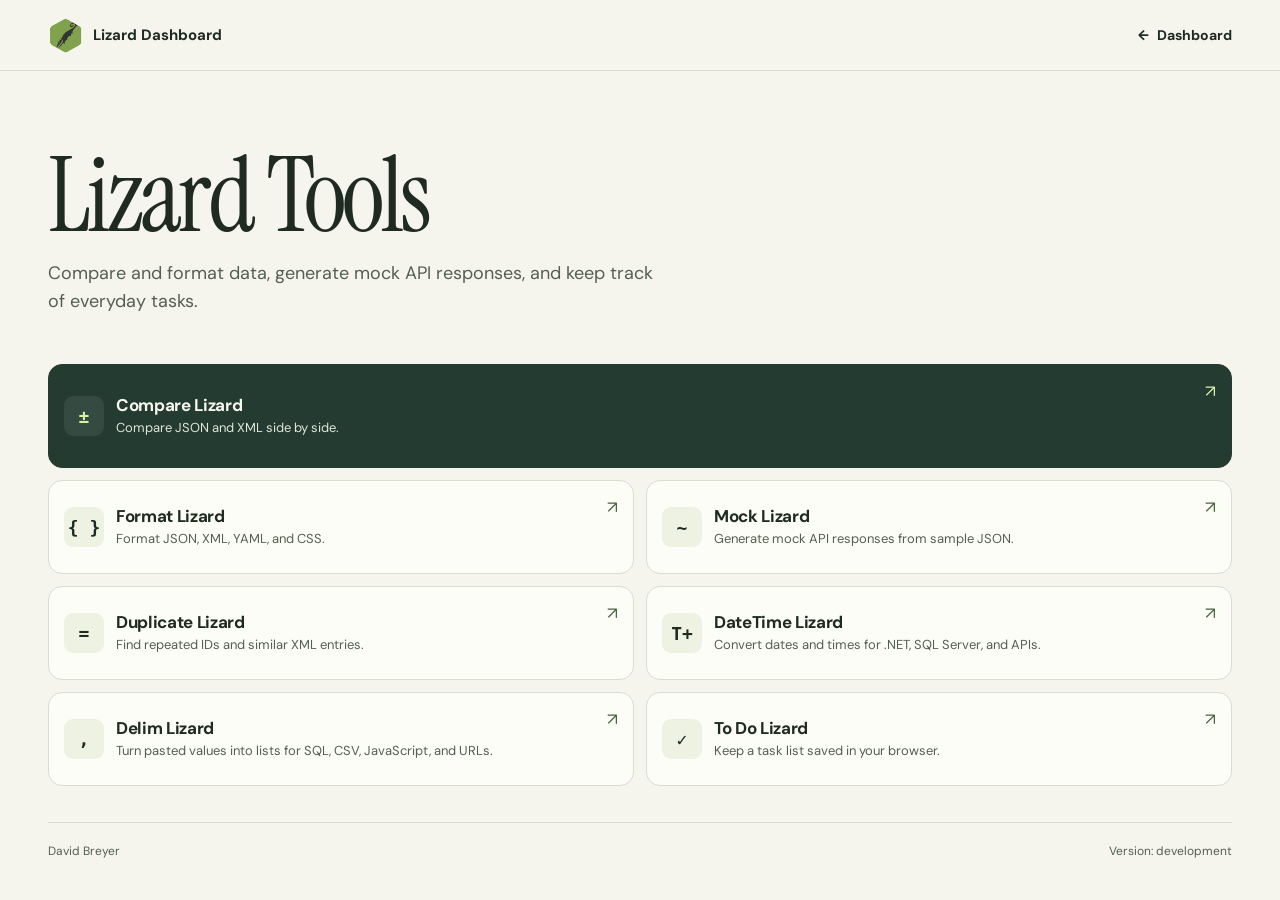
==== tools/index.html @ fa23b729 "Add a Lizard Tools directory to the dashboard" ====
<!doctype html>
<html lang="en">
<head>
  <meta charset="utf-8">
  <meta name="viewport" content="width=device-width, initial-scale=1">
  <meta name="theme-color" content="#f5f5ed">
  <meta name="description" content="Compare, format, and clean up data with the Lizard Tools.">
  <meta name="app-version" content="development">
  <title>Lizard Tools · Lizard Dashboard</title>
  <link rel="icon" href="../lizard.png?v=development" type="image/png">
  <link rel="stylesheet" href="../styles.css?v=development">
</head>
<body>
  <header class="site-header">
    <div class="shell header-inner">
      <a class="brand" href="../"><img src="../lizard.png?v=development" width="35" height="35" alt=""> Lizard Dashboard</a>
      <a class="header-link" href="../"><span aria-hidden="true">←</span> Dashboard</a>
    </div>
  </header>

  <main class="shell">
    <div class="intro directory-intro">
      <h1>Lizard Tools</h1>
      <p>Compare and format data, generate mock API responses, and keep track of everyday tasks.</p>
    </div>

    <nav class="tool-links directory-links" aria-label="Lizard Tools">
      <a class="tool tool-featured" href="https://www.davidbreyer.com/compare-lizard/">
        <span class="tool-icon" aria-hidden="true">±</span>
        <span><strong>Compare Lizard</strong><small>Compare JSON and XML side by side.</small></span>
        <span class="tool-arrow" aria-hidden="true">↗</span>
      </a>
      <a class="tool" href="https://www.davidbreyer.com/format-lizard/">
        <span class="tool-icon" aria-hidden="true">{ }</span>
        <span><strong>Format Lizard</strong><small>Format JSON, XML, YAML, and CSS.</small></span>
        <span class="tool-arrow" aria-hidden="true">↗</span>
      </a>
      <a class="tool" href="https://www.davidbreyer.com/mock-lizard/">
        <span class="tool-icon" aria-hidden="true">~</span>
        <span><strong>Mock Lizard</strong><small>Generate mock API responses from sample JSON.</small></span>
        <span class="tool-arrow" aria-hidden="true">↗</span>
      </a>
      <a class="tool" href="https://www.davidbreyer.com/duplicate-lizard/">
        <span class="tool-icon" aria-hidden="true">=</span>
        <span><strong>Duplicate Lizard</strong><small>Find repeated IDs and similar XML entries.</small></span>
        <span class="tool-arrow" aria-hidden="true">↗</span>
      </a>
      <a class="tool" href="https://www.davidbreyer.com/datetime-lizard/">
        <span class="tool-icon" aria-hidden="true">T+</span>
        <span><strong>DateTime Lizard</strong><small>Convert dates and times for .NET, SQL Server, and APIs.</small></span>
        <span class="tool-arrow" aria-hidden="true">↗</span>
      </a>
      <a class="tool" href="https://www.davidbreyer.com/delim-lizard/">
        <span class="tool-icon" aria-hidden="true">,</span>
        <span><strong>Delim Lizard</strong><small>Turn pasted values into lists for SQL, CSV, JavaScript, and URLs.</small></span>
        <span class="tool-arrow" aria-hidden="true">↗</span>
      </a>
      <a class="tool" href="https://www.davidbreyer.com/todo-lizard/">
        <span class="tool-icon" aria-hidden="true">✓</span>
        <span><strong>To Do Lizard</strong><small>Keep a task list saved in your browser.</small></span>
        <span class="tool-arrow" aria-hidden="true">↗</span>
      </a>
    </nav>
  </main>

  <footer class="shell site-footer">
    <a href="https://www.davidbreyer.com/">David Breyer</a>
    <span class="app-version">Version: <span id="app-version">development</span></span>
  </footer>
</body>
</html>
---- styles.css ----
@import url('https://fonts.googleapis.com/css2?family=DM+Sans:wght@400;500;600;700&family=Instrument+Serif&display=swap');

:root {
  color-scheme: light;
  --paper: #f5f5ed;
  --ink: #1f2b21;
  --muted: #555f50;
  --line: #d7ddcf;
  --leaf: #d9efa5;
  --pine: #243b31;
  --serif: 'Instrument Serif', Georgia, serif;
  font-family: 'DM Sans', system-ui, sans-serif;
  background: var(--paper);
  color: var(--ink);
  font-synthesis: none;
}

*, *::before, *::after { box-sizing: border-box; }
[hidden] { display: none !important; }
body, h1, h2, h3, p, dd, dl { margin: 0; }
a { color: inherit; text-underline-offset: .24em; }
button { font: inherit; color: inherit; }
:focus-visible { outline: 2px solid #537936; outline-offset: 4px; }
.shell { max-width: 1184px; width: calc(100% - 72px); margin-inline: auto; }
.site-header { border-bottom: 1px solid var(--line); }
.header-inner, .widget-header, .tools-header, .site-footer {
  display: flex;
  align-items: center;
  justify-content: space-between;
  gap: 14px;
}
.header-inner { min-height: 70px; }
.brand, .header-link, .widget-link, .tool-directory, .tool, .countdown-action { text-decoration: none; }
.brand { display: inline-flex; align-items: center; gap: 10px; font-size: 15px; font-weight: 700; }
.header-link { display: inline-flex; align-items: center; gap: 8px; padding-block: 10px; font-size: 14px; font-weight: 700; }
.header-link:hover, .widget-link:hover, .countdown-action:hover { text-decoration: underline; }
.intro { padding-block: clamp(44px, 6vw, 80px) clamp(24px, 4vw, 48px); }
.eyebrow { font-size: 11px; line-height: 1.5; font-weight: 700; text-transform: uppercase; letter-spacing: .15em; }
.intro .eyebrow { display: block; margin-bottom: 9px; color: var(--muted); }
h1, .tools h2 { font-family: var(--serif); font-weight: 400; letter-spacing: -.035em; }
h1 { font-size: clamp(54px, 8.1vw, 108px); line-height: .93; }
.widgets { display: grid; grid-template-columns: minmax(0, 1.35fr) minmax(0, 1fr); gap: 18px; }
.widget { min-width: 0; border-radius: 22px; overflow: hidden; }
.widget-header { min-height: 64px; padding: 13px 23px; border-bottom: 1px solid var(--line); }
.widget-header h2 { font-size: 17px; letter-spacing: -.035em; }
.widget-link { font-size: 13px; font-weight: 700; white-space: nowrap; }
.widget-link span, .tool-directory span { margin-inline-start: 3px; }
.weather { background: #fcfdf7; border: 1px solid var(--line); }
.weather-now {
  min-height: 174px;
  padding: 24px 23px 20px;
  display: flex;
  justify-content: space-between;
  align-items: flex-start;
  gap: 14px;
  background: radial-gradient(ellipse at 92% 0%, #e7f0d1, transparent 66%);
}
.weather-place { color: #475341; margin-bottom: 12px; }
.weather-reading { display: flex; align-items: center; gap: 14px; }
.weather-reading strong { font-family: var(--serif); font-size: clamp(53px, 6vw, 76px); line-height: .9; font-weight: 400; white-space: nowrap; }
.weather-reading p { font-weight: 700; font-size: 14px; }
.weather-reading .reading-source { color: var(--muted); margin-top: 2px; font-size: 11px; font-weight: 500; }
.weather-status { font-size: 13px; color: var(--muted); line-height: 1.5; }
.weather-reading:not([hidden]) + .weather-status:not(:empty) { margin-top: 9px; }
.weather-actions { flex: 0 0 auto; display: grid; justify-items: end; gap: 7px; }
.weather-actions button {
  background: #fcfdf7;
  padding: 8px 11px;
  font-size: 12px;
  font-weight: 700;
  border: 1px solid #c4cfb9;
  border-radius: 100px;
  cursor: pointer;
}
.weather-actions button:hover:enabled { background: #edf2e3; }
.weather-actions button:disabled { opacity: .55; cursor: wait; }
.weather-alerts { padding: 9px 23px; background: #faedca; color: #573913; font-size: 13px; font-weight: 700; }
.dayparts { display: grid; grid-template-columns: repeat(4, minmax(0, 1fr)); margin: 0; padding: 0; list-style: none; border-top: 1px solid var(--line); }
.dayparts li { min-height: 108px; padding: 14px 15px 15px; }
.dayparts li:first-child { padding-left: 23px; }
.dayparts li + li { border-left: 1px solid var(--line); }
.dayparts span, .dayparts small { display: block; font-size: 11px; line-height: 1.3; color: var(--muted); overflow-wrap: anywhere; }
.dayparts span { font-weight: 700; }
.dayparts strong { display: block; font-size: 23px; font-weight: 600; letter-spacing: -.05em; margin-block: 3px; }
.countdown { display: flex; flex-direction: column; background: var(--pine); color: #f6f7ee; }
.countdown .widget-header { border-color: #ffffff24; }
.countdown :focus-visible { outline-color: var(--leaf); }
.countdown-empty, .countdown-event { flex: 1; padding: 24px; }
.countdown-empty {
  display: flex;
  flex-direction: column;
  align-items: flex-start;
  justify-content: center;
  background: radial-gradient(ellipse at 100% 100%, #3d5845, transparent 78%);
}
.clock-icon { width: 35px; height: 35px; border: 1.5px solid #c4de9a; border-radius: 50%; position: relative; margin-bottom: 16px; }
.clock-icon::before { content: ''; position: absolute; top: 7px; left: 15px; width: 7px; height: 10px; border-left: 1.5px solid #c4de9a; border-bottom: 1.5px solid #c4de9a; }
.countdown h3 { font-family: var(--serif); font-size: clamp(30px, 3.25vw, 45px); line-height: 1; font-weight: 400; letter-spacing: -.02em; overflow-wrap: anywhere; }
.countdown-empty p, .countdown-event time { margin-top: 9px; color: #e1e6d8; font-size: 13px; line-height: 1.5; }
.countdown-action { display: inline-block; margin-top: 20px; font-size: 13px; font-weight: 700; color: var(--leaf); }
.countdown-event { display: flex; flex-direction: column; justify-content: center; }
.countdown-mode { margin-bottom: 9px; color: var(--leaf); }
.countdown-units { display: grid; grid-template-columns: repeat(4, minmax(0, 1fr)); gap: 8px; margin-top: 24px; }
.countdown-units div { display: flex; flex-direction: column-reverse; align-items: center; justify-content: center; padding: 8px 3px; background: #ffffff10; border-radius: 11px; }
.countdown-units dd { font-size: clamp(20px, 3vw, 37px); font-weight: 600; font-variant-numeric: tabular-nums; letter-spacing: -.055em; overflow-wrap: anywhere; }
.countdown-units dt { font-size: 11px; color: #e1e6d8; }
.quiz { margin-top: 18px; background: #f3eff5; border: 1px solid #ded6e3; }
.quiz .widget-header { border-color: #ded6e3; }
.quiz-summary { display: flex; justify-content: space-between; align-items: center; gap: 20px; padding: 19px 23px 23px; }
.quiz-recent { min-width: 0; }
.quiz-recent .eyebrow { color: #5e5265; margin-bottom: 4px; }
.quiz-name { font-family: var(--serif); font-size: clamp(26px, 3vw, 38px); line-height: 1.05; overflow-wrap: anywhere; }
.quiz-detail { margin-top: 5px; font-size: 13px; color: #5e5265; }
.quiz-metrics { display: flex; gap: 9px; flex: 0 0 auto; }
.quiz-metrics div { display: flex; flex-direction: column-reverse; min-width: 134px; padding: 8px 12px; border-radius: 11px; background: #eae2ee; }
.quiz-metrics dd { font-size: 27px; font-weight: 600; font-variant-numeric: tabular-nums; letter-spacing: -.04em; }
.quiz-metrics dt { color: #5e5265; font-size: 11px; font-weight: 600; }
.tools { margin-block: 38px 35px; }
.tools-header { margin-bottom: 14px; }
.tools h2 { font-size: clamp(38px, 4vw, 52px); line-height: 1; }
.tool-directory { display: inline-block; flex-shrink: 0; padding: 10px 15px; border-radius: 100px; font-size: 13px; font-weight: 700; background: var(--leaf); }
.tool-directory:hover { background: #c6e58a; }
.tool-links { display: grid; grid-template-columns: repeat(3, minmax(0, 1fr)); gap: 12px; }
.tool { display: grid; grid-template-columns: auto 1fr auto; align-items: center; gap: 12px; min-height: 81px; padding: 12px; background: #fcfdf7; border: 1px solid var(--line); border-radius: 14px; }
.tool:hover { background: #edf2e3; border-color: #b4c7a6; }
.tool-icon { display: grid; place-items: center; width: 40px; height: 40px; border-radius: 9px; background: #edf2e3; font-family: ui-monospace, monospace; font-size: 18px; font-weight: 700; white-space: nowrap; }
.tool strong, .tool small { display: block; }
.tool strong { font-size: 14px; }
.tool small { margin-top: 3px; font-size: 12px; line-height: 1.4; color: var(--muted); }
.tool-arrow { align-self: start; font-size: 17px; color: #4b6542; }
.directory-intro p { max-width: 38rem; margin-top: 16px; color: var(--muted); font-size: clamp(15px, 2vw, 18px); line-height: 1.55; }
.tool-links.directory-links { grid-template-columns: repeat(2, minmax(0, 1fr)); margin-bottom: 36px; }
.directory-links .tool { grid-template-columns: auto minmax(0, 1fr) auto; min-height: 94px; padding: 15px; }
.directory-links .tool strong { font-size: 17px; letter-spacing: -.02em; }
.directory-links .tool small { font-size: 13px; }
.directory-links .tool-featured { grid-column: 1 / -1; min-height: 104px; background: var(--pine); border-color: var(--pine); color: #f6f7ee; }
.tool-featured .tool-icon { background: #ffffff14; color: var(--leaf); }
.tool-featured small { color: #e1e6d8; }
.tool-featured .tool-arrow { color: var(--leaf); }
.directory-links .tool-featured:hover { background: #305045; border-color: #305045; }
.site-footer { border-top: 1px solid var(--line); padding-block: 20px 26px; font-size: 12px; color: var(--muted); }
.site-footer a { text-decoration: none; }
.site-footer a:hover { text-decoration: underline; }
.footer-meta { display: flex; flex-wrap: wrap; gap: 8px 18px; }
.app-version { white-space: nowrap; font-variant-numeric: tabular-nums; }

@media (max-width: 850px) {
  .shell { width: calc(100% - 48px); }
  .widgets { grid-template-columns: 1fr; }
  .tool-links { grid-template-columns: 1fr; }
  .tool { min-height: 67px; }
}

@media (max-width: 480px) {
  .shell { width: calc(100% - 28px); }
  .header-inner { min-height: 60px; }
  .intro { padding-top: 36px; }
  .widget-header, .weather-now, .countdown-empty, .countdown-event { padding-inline: 15px; }
  .weather-now { flex-direction: column; min-height: 0; }
  .weather-actions { display: flex; flex-wrap: wrap; }
  .quiz-summary { flex-direction: column; align-items: stretch; gap: 14px; padding: 17px 15px; }
  .quiz-metrics div { flex: 1; min-width: 0; }
  .dayparts li, .dayparts li:first-child { padding-inline: 8px; }
  .dayparts li:first-child { padding-left: 12px; }
  .site-footer { align-items: flex-start; flex-direction: column; gap: 8px; }
}

@media (max-width: 620px) {
  .tool-links.directory-links { grid-template-columns: 1fr; }
  .directory-links .tool { min-height: 75px; }
}
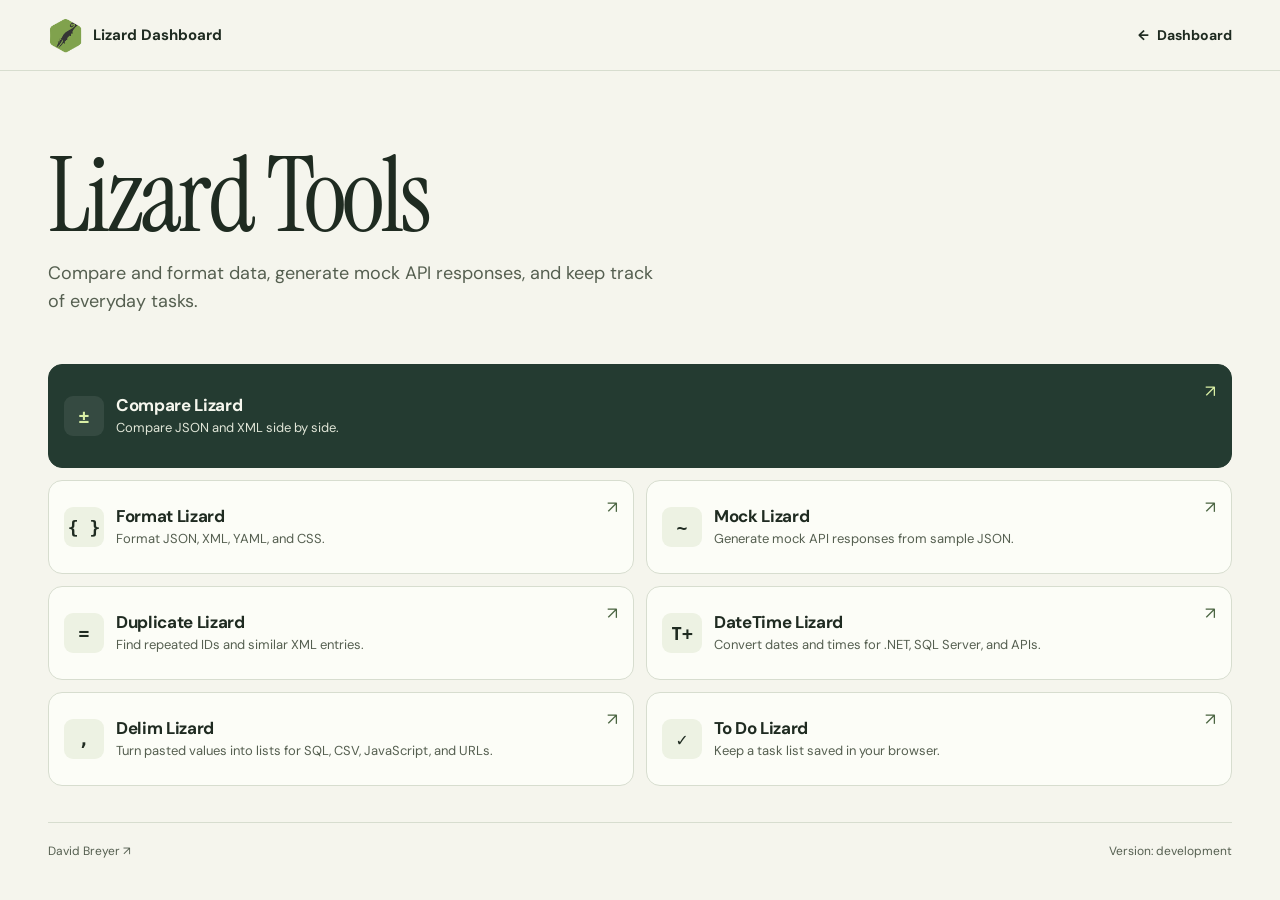
==== commit 994587c5: "Open links outside the dashboard in new tabs" ====
--- a/tools/index.html
+++ b/tools/index.html
@@ -25,46 +25,46 @@
     </div>
 
     <nav class="tool-links directory-links" aria-label="Lizard Tools">
-      <a class="tool tool-featured" href="https://www.davidbreyer.com/compare-lizard/">
+      <a class="tool tool-featured" href="https://www.davidbreyer.com/compare-lizard/" target="_blank" rel="noopener">
         <span class="tool-icon" aria-hidden="true">±</span>
         <span><strong>Compare Lizard</strong><small>Compare JSON and XML side by side.</small></span>
-        <span class="tool-arrow" aria-hidden="true">↗</span>
+        <span class="tool-arrow" role="img" aria-label="Opens in a new tab">↗</span>
       </a>
-      <a class="tool" href="https://www.davidbreyer.com/format-lizard/">
+      <a class="tool" href="https://www.davidbreyer.com/format-lizard/" target="_blank" rel="noopener">
         <span class="tool-icon" aria-hidden="true">{ }</span>
         <span><strong>Format Lizard</strong><small>Format JSON, XML, YAML, and CSS.</small></span>
-        <span class="tool-arrow" aria-hidden="true">↗</span>
+        <span class="tool-arrow" role="img" aria-label="Opens in a new tab">↗</span>
       </a>
-      <a class="tool" href="https://www.davidbreyer.com/mock-lizard/">
+      <a class="tool" href="https://www.davidbreyer.com/mock-lizard/" target="_blank" rel="noopener">
         <span class="tool-icon" aria-hidden="true">~</span>
         <span><strong>Mock Lizard</strong><small>Generate mock API responses from sample JSON.</small></span>
-        <span class="tool-arrow" aria-hidden="true">↗</span>
+        <span class="tool-arrow" role="img" aria-label="Opens in a new tab">↗</span>
       </a>
-      <a class="tool" href="https://www.davidbreyer.com/duplicate-lizard/">
+      <a class="tool" href="https://www.davidbreyer.com/duplicate-lizard/" target="_blank" rel="noopener">
         <span class="tool-icon" aria-hidden="true">=</span>
         <span><strong>Duplicate Lizard</strong><small>Find repeated IDs and similar XML entries.</small></span>
-        <span class="tool-arrow" aria-hidden="true">↗</span>
+        <span class="tool-arrow" role="img" aria-label="Opens in a new tab">↗</span>
       </a>
-      <a class="tool" href="https://www.davidbreyer.com/datetime-lizard/">
+      <a class="tool" href="https://www.davidbreyer.com/datetime-lizard/" target="_blank" rel="noopener">
         <span class="tool-icon" aria-hidden="true">T+</span>
         <span><strong>DateTime Lizard</strong><small>Convert dates and times for .NET, SQL Server, and APIs.</small></span>
-        <span class="tool-arrow" aria-hidden="true">↗</span>
+        <span class="tool-arrow" role="img" aria-label="Opens in a new tab">↗</span>
       </a>
-      <a class="tool" href="https://www.davidbreyer.com/delim-lizard/">
+      <a class="tool" href="https://www.davidbreyer.com/delim-lizard/" target="_blank" rel="noopener">
         <span class="tool-icon" aria-hidden="true">,</span>
         <span><strong>Delim Lizard</strong><small>Turn pasted values into lists for SQL, CSV, JavaScript, and URLs.</small></span>
-        <span class="tool-arrow" aria-hidden="true">↗</span>
+        <span class="tool-arrow" role="img" aria-label="Opens in a new tab">↗</span>
       </a>
-      <a class="tool" href="https://www.davidbreyer.com/todo-lizard/">
+      <a class="tool" href="https://www.davidbreyer.com/todo-lizard/" target="_blank" rel="noopener">
         <span class="tool-icon" aria-hidden="true">✓</span>
         <span><strong>To Do Lizard</strong><small>Keep a task list saved in your browser.</small></span>
-        <span class="tool-arrow" aria-hidden="true">↗</span>
+        <span class="tool-arrow" role="img" aria-label="Opens in a new tab">↗</span>
       </a>
     </nav>
   </main>
 
   <footer class="shell site-footer">
-    <a href="https://www.davidbreyer.com/">David Breyer</a>
+    <a href="https://www.davidbreyer.com/" target="_blank" rel="noopener">David Breyer <span role="img" aria-label="Opens in a new tab">↗</span></a>
     <span class="app-version">Version: <span id="app-version">development</span></span>
   </footer>
 </body>
--- a/styles.css
+++ b/styles.css
@@ -104,9 +104,20 @@
 .countdown-units div { display: flex; flex-direction: column-reverse; align-items: center; justify-content: center; padding: 8px 3px; background: #ffffff10; border-radius: 11px; }
 .countdown-units dd { font-size: clamp(20px, 3vw, 37px); font-weight: 600; font-variant-numeric: tabular-nums; letter-spacing: -.055em; overflow-wrap: anywhere; }
 .countdown-units dt { font-size: 11px; color: #e1e6d8; }
-.quiz { margin-top: 18px; background: #f3eff5; border: 1px solid #ded6e3; }
+.activity-widgets { margin-top: 18px; }
+.todo { background: #fbf5e9; border: 1px solid #e7dbc7; }
+.todo .widget-header { border-color: #e7dbc7; }
+.todo-summary { padding: 17px 23px 22px; }
+.todo-status { color: #63503a; font-size: 13px; font-weight: 700; }
+.todo-list { margin: 9px 0 0; padding: 0; list-style: none; }
+.todo-list li { display: flex; flex-wrap: wrap; align-items: baseline; gap: 4px 12px; padding: 10px 0; border-top: 1px solid #e7dbc7; }
+.todo-list li:last-child { padding-bottom: 0; }
+.todo-task-name { flex: 1 1 180px; min-width: 0; font-size: 15px; font-weight: 600; overflow-wrap: anywhere; }
+.todo-task-details { display: flex; flex-wrap: wrap; align-items: baseline; gap: 4px 9px; color: #63503a; font-size: 12px; }
+.todo-task-priority, .todo-task-due.is-overdue { color: #863822; font-weight: 700; }
+.quiz { background: #f3eff5; border: 1px solid #ded6e3; }
 .quiz .widget-header { border-color: #ded6e3; }
-.quiz-summary { display: flex; justify-content: space-between; align-items: center; gap: 20px; padding: 19px 23px 23px; }
+.quiz-summary { display: flex; flex-direction: column; gap: 14px; padding: 19px 23px 23px; }
 .quiz-recent { min-width: 0; }
 .quiz-recent .eyebrow { color: #5e5265; margin-bottom: 4px; }
 .quiz-name { font-family: var(--serif); font-size: clamp(26px, 3vw, 38px); line-height: 1.05; overflow-wrap: anywhere; }
@@ -155,10 +166,10 @@
   .shell { width: calc(100% - 28px); }
   .header-inner { min-height: 60px; }
   .intro { padding-top: 36px; }
-  .widget-header, .weather-now, .countdown-empty, .countdown-event { padding-inline: 15px; }
+  .widget-header, .weather-now, .countdown-empty, .countdown-event, .todo-summary { padding-inline: 15px; }
   .weather-now { flex-direction: column; min-height: 0; }
   .weather-actions { display: flex; flex-wrap: wrap; }
-  .quiz-summary { flex-direction: column; align-items: stretch; gap: 14px; padding: 17px 15px; }
+  .quiz-summary { padding: 17px 15px; }
   .quiz-metrics div { flex: 1; min-width: 0; }
   .dayparts li, .dayparts li:first-child { padding-inline: 8px; }
   .dayparts li:first-child { padding-left: 12px; }
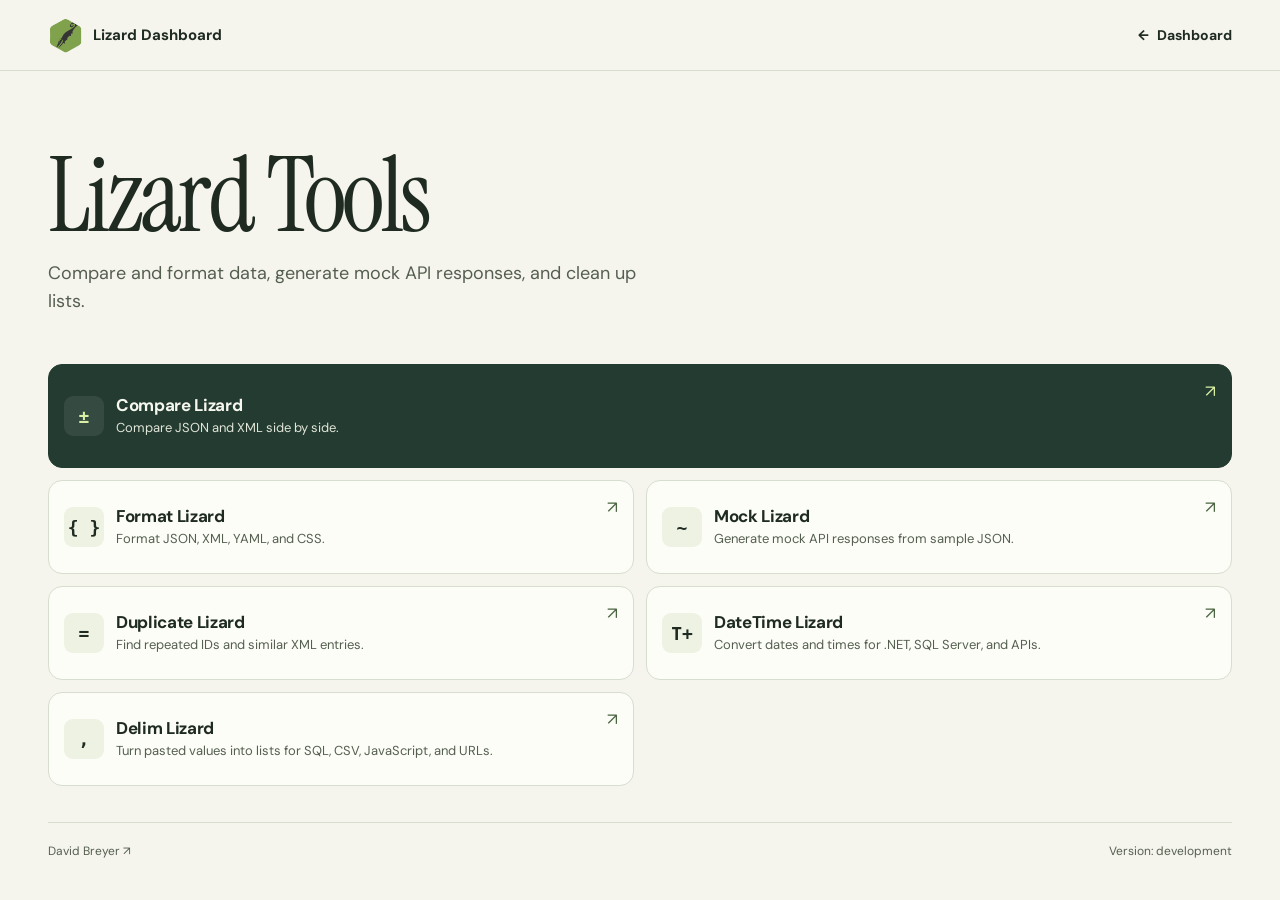
==== commit 2b1eccfa: "Keep To Do Lizard in its dashboard card" ====
--- a/tools/index.html
+++ b/tools/index.html
@@ -21,7 +21,7 @@
   <main class="shell">
     <div class="intro directory-intro">
       <h1>Lizard Tools</h1>
-      <p>Compare and format data, generate mock API responses, and keep track of everyday tasks.</p>
+      <p>Compare and format data, generate mock API responses, and clean up lists.</p>
     </div>
 
     <nav class="tool-links directory-links" aria-label="Lizard Tools">
@@ -55,11 +55,6 @@
         <span><strong>Delim Lizard</strong><small>Turn pasted values into lists for SQL, CSV, JavaScript, and URLs.</small></span>
         <span class="tool-arrow" role="img" aria-label="Opens in a new tab">↗</span>
       </a>
-      <a class="tool" href="https://www.davidbreyer.com/todo-lizard/" target="_blank" rel="noopener">
-        <span class="tool-icon" aria-hidden="true">✓</span>
-        <span><strong>To Do Lizard</strong><small>Keep a task list saved in your browser.</small></span>
-        <span class="tool-arrow" role="img" aria-label="Opens in a new tab">↗</span>
-      </a>
     </nav>
   </main>
 
--- a/styles.css
+++ b/styles.css
@@ -32,20 +32,37 @@
 .header-inner { min-height: 70px; }
 .brand, .header-link, .widget-link, .tool-directory, .tool, .countdown-action { text-decoration: none; }
 .brand { display: inline-flex; align-items: center; gap: 10px; font-size: 15px; font-weight: 700; }
+.brand img { flex-shrink: 0; }
+.header-actions { display: flex; align-items: center; gap: 12px; white-space: nowrap; }
 .header-link { display: inline-flex; align-items: center; gap: 8px; padding-block: 10px; font-size: 14px; font-weight: 700; }
 .header-link:hover, .widget-link:hover, .countdown-action:hover { text-decoration: underline; }
 .intro { padding-block: clamp(44px, 6vw, 80px) clamp(24px, 4vw, 48px); }
 .eyebrow { font-size: 11px; line-height: 1.5; font-weight: 700; text-transform: uppercase; letter-spacing: .15em; }
-.intro .eyebrow { display: block; margin-bottom: 9px; color: var(--muted); }
 h1, .tools h2 { font-family: var(--serif); font-weight: 400; letter-spacing: -.035em; }
 h1 { font-size: clamp(54px, 8.1vw, 108px); line-height: .93; }
+.dashboard-date { padding-block: clamp(23px, 3vw, 38px) clamp(16px, 2vw, 23px); font-size: clamp(32px, 4.5vw, 56px); line-height: 1.05; text-wrap: balance; }
+.cards-button { border: 1px solid #c4cfb9; background: #fcfdf7; border-radius: 100px; padding: 8px 13px; font-size: 13px; font-weight: 700; cursor: pointer; }
+.cards-button:hover { background: #edf2e3; }
+.card-settings { width: min(350px, calc(100% - 32px)); max-height: calc(100% - 32px); padding: 22px; border: 1px solid var(--line); border-radius: 18px; color: var(--ink); background: #fcfdf7; }
+.card-settings::backdrop { background: #1f2b2166; }
+.card-settings h2 { font-family: var(--serif); font-size: 34px; line-height: 1; font-weight: 400; }
+.card-choices { margin-block: 14px; }
+.card-choices label { display: flex; align-items: center; gap: 10px; min-height: 40px; font-size: 15px; cursor: pointer; }
+.card-choices input { margin: 0; width: 17px; height: 17px; accent-color: var(--pine); }
+.card-settings-status:not(:empty) { margin-bottom: 10px; color: #863822; font-size: 13px; }
+.card-settings-done { display: block; margin-left: auto; background: var(--leaf); }
+.cards-empty { color: var(--muted); font-size: 14px; }
 .widgets { display: grid; grid-template-columns: minmax(0, 1.35fr) minmax(0, 1fr); gap: 18px; }
 .widget { min-width: 0; border-radius: 22px; overflow: hidden; }
+.widget-wide { grid-column: 1 / -1; }
 .widget-header { min-height: 64px; padding: 13px 23px; border-bottom: 1px solid var(--line); }
 .widget-header h2 { font-size: 17px; letter-spacing: -.035em; }
 .widget-link { font-size: 13px; font-weight: 700; white-space: nowrap; }
 .widget-link span, .tool-directory span { margin-inline-start: 3px; }
-.weather { background: #fcfdf7; border: 1px solid var(--line); }
+.weather { background: #f9fbff; border: 1px solid #c9d8eb; color: #061942; }
+.weather .widget-header { border-color: #c9d8eb; }
+.weather .widget-link { color: #1769e0; }
+.weather :focus-visible { outline-color: #1769e0; }
 .weather-now {
   min-height: 174px;
   padding: 24px 23px 20px;
@@ -53,79 +70,107 @@
   justify-content: space-between;
   align-items: flex-start;
   gap: 14px;
-  background: radial-gradient(ellipse at 92% 0%, #e7f0d1, transparent 66%);
-}
-.weather-place { color: #475341; margin-bottom: 12px; }
+  background: radial-gradient(ellipse at 12% 0%, #ffeac4, transparent 50%), linear-gradient(135deg, #f9fbff, #edf5ff);
+}
+.weather-place { color: #52607b; margin-bottom: 12px; }
 .weather-reading { display: flex; align-items: center; gap: 14px; }
 .weather-reading strong { font-family: var(--serif); font-size: clamp(53px, 6vw, 76px); line-height: .9; font-weight: 400; white-space: nowrap; }
 .weather-reading p { font-weight: 700; font-size: 14px; }
-.weather-reading .reading-source { color: var(--muted); margin-top: 2px; font-size: 11px; font-weight: 500; }
-.weather-status { font-size: 13px; color: var(--muted); line-height: 1.5; }
+.weather-reading .reading-source { color: #52607b; margin-top: 2px; font-size: 11px; font-weight: 500; }
+.weather-status { font-size: 13px; color: #52607b; line-height: 1.5; }
 .weather-reading:not([hidden]) + .weather-status:not(:empty) { margin-top: 9px; }
 .weather-actions { flex: 0 0 auto; display: grid; justify-items: end; gap: 7px; }
 .weather-actions button {
-  background: #fcfdf7;
+  background: #ffffffcc;
+  color: #0b2a6a;
   padding: 8px 11px;
   font-size: 12px;
   font-weight: 700;
-  border: 1px solid #c4cfb9;
+  border: 1px solid #bdcee5;
   border-radius: 100px;
   cursor: pointer;
 }
-.weather-actions button:hover:enabled { background: #edf2e3; }
+.weather-actions button:hover:enabled { background: #fff; }
 .weather-actions button:disabled { opacity: .55; cursor: wait; }
 .weather-alerts { padding: 9px 23px; background: #faedca; color: #573913; font-size: 13px; font-weight: 700; }
-.dayparts { display: grid; grid-template-columns: repeat(4, minmax(0, 1fr)); margin: 0; padding: 0; list-style: none; border-top: 1px solid var(--line); }
+.dayparts { display: grid; grid-template-columns: repeat(4, minmax(0, 1fr)); margin: 0; padding: 0; list-style: none; border-top: 1px solid #c9d8eb; }
 .dayparts li { min-height: 108px; padding: 14px 15px 15px; }
-.dayparts li:first-child { padding-left: 23px; }
-.dayparts li + li { border-left: 1px solid var(--line); }
-.dayparts span, .dayparts small { display: block; font-size: 11px; line-height: 1.3; color: var(--muted); overflow-wrap: anywhere; }
+.dayparts li:first-child { padding-left: 23px; background: radial-gradient(circle at 18% 84%, #fff9c3 0 2.5%, transparent 3%), linear-gradient(164deg, #d9ebff 0%, #f4f8ff 46%, #ffd9b5 79%, #ffc47a 100%); }
+.dayparts li:nth-child(2) { background: radial-gradient(ellipse at 85% 82%, #ffffffdb, transparent 35%), linear-gradient(155deg, #82cfff 0%, #ccefff 58%, #ecf9ff 100%); }
+.dayparts li:nth-child(3) { background: radial-gradient(circle at 20% 90%, #ffdc75 0 2.8%, transparent 3.2%), linear-gradient(158deg, #d9b8de 0%, #f3b2b7 44%, #ffbd66 76%, #ff8b45 100%); }
+.dayparts li:nth-child(4) { color: #fff; background: radial-gradient(circle at 18% 22%, #ffffffe6 0 1px, transparent 2px), radial-gradient(circle at 73% 21%, #ffffffb8 0 1px, transparent 2px), linear-gradient(158deg, #08265c 0%, #063f85 52%, #021c42 100%); }
+.dayparts li + li { border-left: 1px solid #c9d8eb; }
+.dayparts span, .dayparts small { display: block; font-size: 11px; line-height: 1.3; color: #253c61; overflow-wrap: anywhere; }
+.dayparts li:nth-child(4) span, .dayparts li:nth-child(4) small { color: #e0eeff; }
 .dayparts span { font-weight: 700; }
 .dayparts strong { display: block; font-size: 23px; font-weight: 600; letter-spacing: -.05em; margin-block: 3px; }
-.countdown { display: flex; flex-direction: column; background: var(--pine); color: #f6f7ee; }
+.countdown { --countdown-accent: #ff915d; --countdown-rgb: 255,145,93; display: flex; flex-direction: column; background: radial-gradient(ellipse at 88% 0%, rgba(var(--countdown-rgb), .08), transparent 60%), #1b1d1a; border: 1px solid #3a3d36; color: #f3f3ec; font-family: 'Segoe UI', Arial, sans-serif; }
 .countdown .widget-header { border-color: #ffffff24; }
-.countdown :focus-visible { outline-color: var(--leaf); }
+.countdown :focus-visible { outline-color: var(--countdown-accent); }
 .countdown-empty, .countdown-event { flex: 1; padding: 24px; }
 .countdown-empty {
   display: flex;
   flex-direction: column;
   align-items: flex-start;
   justify-content: center;
-  background: radial-gradient(ellipse at 100% 100%, #3d5845, transparent 78%);
-}
-.clock-icon { width: 35px; height: 35px; border: 1.5px solid #c4de9a; border-radius: 50%; position: relative; margin-bottom: 16px; }
-.clock-icon::before { content: ''; position: absolute; top: 7px; left: 15px; width: 7px; height: 10px; border-left: 1.5px solid #c4de9a; border-bottom: 1.5px solid #c4de9a; }
-.countdown h3 { font-family: var(--serif); font-size: clamp(30px, 3.25vw, 45px); line-height: 1; font-weight: 400; letter-spacing: -.02em; overflow-wrap: anywhere; }
-.countdown-empty p, .countdown-event time { margin-top: 9px; color: #e1e6d8; font-size: 13px; line-height: 1.5; }
-.countdown-action { display: inline-block; margin-top: 20px; font-size: 13px; font-weight: 700; color: var(--leaf); }
+  background: radial-gradient(ellipse at 100% 100%, rgba(var(--countdown-rgb), .08), transparent 78%);
+}
+.clock-icon { width: 35px; height: 35px; border: 1.5px solid var(--countdown-accent); border-radius: 50%; position: relative; margin-bottom: 16px; }
+.clock-icon::before { content: ''; position: absolute; top: 7px; left: 15px; width: 7px; height: 10px; border-left: 1.5px solid var(--countdown-accent); border-bottom: 1.5px solid var(--countdown-accent); }
+.countdown h3 { font-family: inherit; font-size: clamp(27px, 3vw, 38px); line-height: 1.15; font-weight: 450; letter-spacing: -.025em; overflow-wrap: anywhere; }
+.countdown-empty p, .countdown-event time { margin-top: 9px; color: #b9bdb4; font-size: 13px; line-height: 1.5; }
+.countdown-action { display: inline-block; margin-top: 20px; font-size: 13px; font-weight: 700; color: var(--countdown-accent); }
 .countdown-event { display: flex; flex-direction: column; justify-content: center; }
-.countdown-mode { margin-bottom: 9px; color: var(--leaf); }
+.countdown-title { position: relative; align-self: flex-start; max-width: 100%; border-radius: 4px; }
+.countdown-title.can-select { padding-right: 25px; }
+.countdown-title.can-select::after { content: ''; position: absolute; right: 3px; top: 12px; width: 8px; height: 8px; border-right: 1.5px solid var(--countdown-accent); border-bottom: 1.5px solid var(--countdown-accent); transform: rotate(45deg); pointer-events: none; }
+.countdown-title.can-select:hover h3 { color: var(--countdown-accent); }
+.countdown-title:focus-within { outline: 2px solid var(--countdown-accent); outline-offset: 4px; }
+.countdown-select { position: absolute; inset: 0; width: 100%; height: 100%; opacity: 0; cursor: pointer; font: inherit; font-size: 16px; }
+.countdown-error { color: #ffd9b7; font-size: 13px; }
+.countdown-error:not(:empty) { margin-top: 10px; }
+.countdown-mode { margin-bottom: 9px; color: var(--countdown-accent); }
 .countdown-units { display: grid; grid-template-columns: repeat(4, minmax(0, 1fr)); gap: 8px; margin-top: 24px; }
-.countdown-units div { display: flex; flex-direction: column-reverse; align-items: center; justify-content: center; padding: 8px 3px; background: #ffffff10; border-radius: 11px; }
-.countdown-units dd { font-size: clamp(20px, 3vw, 37px); font-weight: 600; font-variant-numeric: tabular-nums; letter-spacing: -.055em; overflow-wrap: anywhere; }
-.countdown-units dt { font-size: 11px; color: #e1e6d8; }
-.activity-widgets { margin-top: 18px; }
+.countdown-units div { display: flex; flex-direction: column-reverse; align-items: center; justify-content: center; padding: 8px 3px; border-top: 1px solid #ffffff18; }
+.countdown-units dd { font-family: Consolas, 'SFMono-Regular', monospace; font-size: clamp(20px, 3vw, 37px); font-weight: 400; font-variant-numeric: tabular-nums; letter-spacing: -.055em; overflow-wrap: anywhere; }
+.countdown-units #seconds { color: var(--countdown-accent); }
+.countdown-units dt { font-size: 11px; color: #b9bdb4; }
 .todo { background: #fbf5e9; border: 1px solid #e7dbc7; }
-.todo .widget-header { border-color: #e7dbc7; }
+.todo .widget-header { border-color: #e7dbc7; flex-wrap: wrap; gap: 6px 10px; }
+.todo-actions, .todo-add-row { display: flex; align-items: center; gap: 8px; }
+.todo-quick-button, .todo-cancel { min-height: 34px; padding: 5px 9px; border-radius: 8px; font-size: 13px; font-weight: 700; cursor: pointer; white-space: nowrap; }
+.todo-quick-button { border: 1px solid #c7bd9e; background: #fffaf0; }
+.todo-quick-button:hover { background: #f1e5cf; }
+.todo-cancel { padding-inline: 5px; border: 0; background: transparent; }
+.todo-cancel:hover { text-decoration: underline; }
 .todo-summary { padding: 17px 23px 22px; }
+.todo-add-form { margin-bottom: 14px; }
+.todo-add-form label { display: block; margin-bottom: 5px; color: #63503a; font-size: 13px; font-weight: 700; }
+.todo-add-row input { flex: 1; min-width: 0; min-height: 36px; padding: 5px 9px; border: 1px solid #c7bd9e; border-radius: 8px; background: #fffdf8; color: inherit; font: inherit; }
+.todo-add-error { color: #863822; font-size: 13px; }
+.todo-add-error:not(:empty) { margin-top: 5px; }
 .todo-status { color: #63503a; font-size: 13px; font-weight: 700; }
 .todo-list { margin: 9px 0 0; padding: 0; list-style: none; }
 .todo-list li { display: flex; flex-wrap: wrap; align-items: baseline; gap: 4px 12px; padding: 10px 0; border-top: 1px solid #e7dbc7; }
 .todo-list li:last-child { padding-bottom: 0; }
-.todo-task-name { flex: 1 1 180px; min-width: 0; font-size: 15px; font-weight: 600; overflow-wrap: anywhere; }
+.todo-task-label { display: flex; align-items: baseline; gap: 9px; flex: 1 1 180px; min-width: 0; cursor: pointer; }
+.todo-task-check { flex-shrink: 0; width: 17px; height: 17px; margin: 0; align-self: center; accent-color: var(--pine); cursor: pointer; }
+.todo-task-name { min-width: 0; font-size: 15px; font-weight: 600; overflow-wrap: anywhere; }
 .todo-task-details { display: flex; flex-wrap: wrap; align-items: baseline; gap: 4px 9px; color: #63503a; font-size: 12px; }
 .todo-task-priority, .todo-task-due.is-overdue { color: #863822; font-weight: 700; }
-.quiz { background: #f3eff5; border: 1px solid #ded6e3; }
-.quiz .widget-header { border-color: #ded6e3; }
+.quiz { color: #f0efe2; background: radial-gradient(circle at 20% 35%, #ffffff0a 0 .6px, transparent .9px) 0 0 / 9px 13px, #20382e; border: 1px solid #899c8780; box-shadow: inset 0 -4px #84654a; }
+.quiz .widget-header { border-color: #899c8766; }
+.quiz .widget-link { color: #e5d496; }
+.quiz :focus-visible { outline-color: #e5d496; }
 .quiz-summary { display: flex; flex-direction: column; gap: 14px; padding: 19px 23px 23px; }
 .quiz-recent { min-width: 0; }
-.quiz-recent .eyebrow { color: #5e5265; margin-bottom: 4px; }
-.quiz-name { font-family: var(--serif); font-size: clamp(26px, 3vw, 38px); line-height: 1.05; overflow-wrap: anywhere; }
-.quiz-detail { margin-top: 5px; font-size: 13px; color: #5e5265; }
+.quiz-recent .eyebrow { color: #e5d496; margin-bottom: 4px; }
+.quiz-name { font-family: 'Segoe Print', 'Bradley Hand', 'Chalkboard SE', Georgia, serif; font-size: clamp(24px, 2.5vw, 32px); line-height: 1.3; overflow-wrap: anywhere; text-shadow: .4px 0 #f0efe240; }
+.quiz-detail { margin-top: 5px; font-size: 13px; color: #bbc6b9; }
 .quiz-metrics { display: flex; gap: 9px; flex: 0 0 auto; }
-.quiz-metrics div { display: flex; flex-direction: column-reverse; min-width: 134px; padding: 8px 12px; border-radius: 11px; background: #eae2ee; }
-.quiz-metrics dd { font-size: 27px; font-weight: 600; font-variant-numeric: tabular-nums; letter-spacing: -.04em; }
-.quiz-metrics dt { color: #5e5265; font-size: 11px; font-weight: 600; }
+.quiz-metrics div { display: flex; flex-direction: column-reverse; min-width: 134px; padding: 8px 12px; border: 1px dashed #899c8780; border-radius: 4px; }
+.quiz-metrics dd { font-size: 27px; font-weight: 600; font-variant-numeric: tabular-nums; letter-spacing: -.04em; color: #e5d496; }
+.quiz-metrics dt { color: #bbc6b9; font-size: 11px; font-weight: 600; }
 .tools { margin-block: 38px 35px; }
 .tools-header { margin-bottom: 14px; }
 .tools h2 { font-size: clamp(38px, 4vw, 52px); line-height: 1; }
@@ -164,7 +209,10 @@
 
 @media (max-width: 480px) {
   .shell { width: calc(100% - 28px); }
-  .header-inner { min-height: 60px; }
+  .header-inner { min-height: 60px; gap: 8px; }
+  .header-actions { gap: 8px; }
+  .header-actions .header-link { gap: 4px; }
+  .header-actions .cards-button { padding-inline: 10px; }
   .intro { padding-top: 36px; }
   .widget-header, .weather-now, .countdown-empty, .countdown-event, .todo-summary { padding-inline: 15px; }
   .weather-now { flex-direction: column; min-height: 0; }
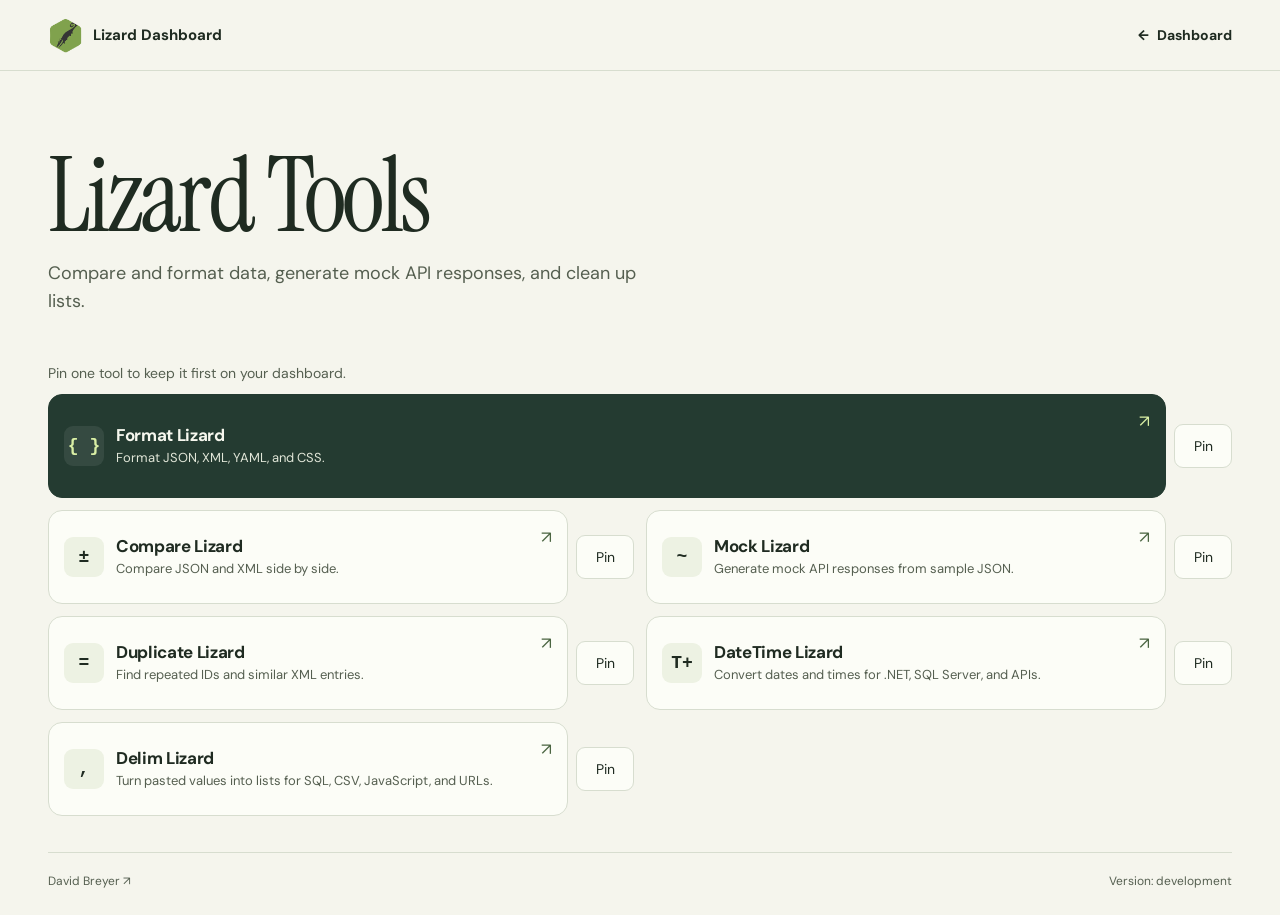
==== commit c0147fb0: "Feature Format Lizard and let visitors pin a dashboard tool" ====
--- a/tools/index.html
+++ b/tools/index.html
@@ -9,6 +9,7 @@
   <title>Lizard Tools · Lizard Dashboard</title>
   <link rel="icon" href="../lizard.png?v=development" type="image/png">
   <link rel="stylesheet" href="../styles.css?v=development">
+  <script src="../recent-tools.mjs?v=development" type="module"></script>
 </head>
 <body>
   <header class="site-header">
@@ -24,37 +25,56 @@
       <p>Compare and format data, generate mock API responses, and clean up lists.</p>
     </div>
 
+    <p class="directory-pin-note" id="pin-status" role="status" hidden>Pin one tool to keep it first on your dashboard.</p>
     <nav class="tool-links directory-links" aria-label="Lizard Tools">
-      <a class="tool tool-featured" href="https://www.davidbreyer.com/compare-lizard/" target="_blank" rel="noopener">
-        <span class="tool-icon" aria-hidden="true">±</span>
-        <span><strong>Compare Lizard</strong><small>Compare JSON and XML side by side.</small></span>
-        <span class="tool-arrow" role="img" aria-label="Opens in a new tab">↗</span>
-      </a>
-      <a class="tool" href="https://www.davidbreyer.com/format-lizard/" target="_blank" rel="noopener">
-        <span class="tool-icon" aria-hidden="true">{ }</span>
-        <span><strong>Format Lizard</strong><small>Format JSON, XML, YAML, and CSS.</small></span>
-        <span class="tool-arrow" role="img" aria-label="Opens in a new tab">↗</span>
-      </a>
-      <a class="tool" href="https://www.davidbreyer.com/mock-lizard/" target="_blank" rel="noopener">
-        <span class="tool-icon" aria-hidden="true">~</span>
-        <span><strong>Mock Lizard</strong><small>Generate mock API responses from sample JSON.</small></span>
-        <span class="tool-arrow" role="img" aria-label="Opens in a new tab">↗</span>
-      </a>
-      <a class="tool" href="https://www.davidbreyer.com/duplicate-lizard/" target="_blank" rel="noopener">
-        <span class="tool-icon" aria-hidden="true">=</span>
-        <span><strong>Duplicate Lizard</strong><small>Find repeated IDs and similar XML entries.</small></span>
-        <span class="tool-arrow" role="img" aria-label="Opens in a new tab">↗</span>
-      </a>
-      <a class="tool" href="https://www.davidbreyer.com/datetime-lizard/" target="_blank" rel="noopener">
-        <span class="tool-icon" aria-hidden="true">T+</span>
-        <span><strong>DateTime Lizard</strong><small>Convert dates and times for .NET, SQL Server, and APIs.</small></span>
-        <span class="tool-arrow" role="img" aria-label="Opens in a new tab">↗</span>
-      </a>
-      <a class="tool" href="https://www.davidbreyer.com/delim-lizard/" target="_blank" rel="noopener">
-        <span class="tool-icon" aria-hidden="true">,</span>
-        <span><strong>Delim Lizard</strong><small>Turn pasted values into lists for SQL, CSV, JavaScript, and URLs.</small></span>
-        <span class="tool-arrow" role="img" aria-label="Opens in a new tab">↗</span>
-      </a>
+      <div class="directory-entry">
+        <a class="tool tool-featured" href="https://www.davidbreyer.com/format-lizard/" target="_blank" rel="noopener">
+          <span class="tool-icon" aria-hidden="true">{ }</span>
+          <span><strong>Format Lizard</strong><small>Format JSON, XML, YAML, and CSS.</small></span>
+          <span class="tool-arrow" role="img" aria-label="Opens in a new tab">↗</span>
+        </a>
+        <button class="tool-pin" type="button" data-pin="format-lizard" aria-label="Pin Format Lizard on dashboard" aria-pressed="false" hidden>Pin</button>
+      </div>
+      <div class="directory-entry">
+        <a class="tool" href="https://www.davidbreyer.com/compare-lizard/" target="_blank" rel="noopener">
+          <span class="tool-icon" aria-hidden="true">±</span>
+          <span><strong>Compare Lizard</strong><small>Compare JSON and XML side by side.</small></span>
+          <span class="tool-arrow" role="img" aria-label="Opens in a new tab">↗</span>
+        </a>
+        <button class="tool-pin" type="button" data-pin="compare-lizard" aria-label="Pin Compare Lizard on dashboard" aria-pressed="false" hidden>Pin</button>
+      </div>
+      <div class="directory-entry">
+        <a class="tool" href="https://www.davidbreyer.com/mock-lizard/" target="_blank" rel="noopener">
+          <span class="tool-icon" aria-hidden="true">~</span>
+          <span><strong>Mock Lizard</strong><small>Generate mock API responses from sample JSON.</small></span>
+          <span class="tool-arrow" role="img" aria-label="Opens in a new tab">↗</span>
+        </a>
+        <button class="tool-pin" type="button" data-pin="mock-lizard" aria-label="Pin Mock Lizard on dashboard" aria-pressed="false" hidden>Pin</button>
+      </div>
+      <div class="directory-entry">
+        <a class="tool" href="https://www.davidbreyer.com/duplicate-lizard/" target="_blank" rel="noopener">
+          <span class="tool-icon" aria-hidden="true">=</span>
+          <span><strong>Duplicate Lizard</strong><small>Find repeated IDs and similar XML entries.</small></span>
+          <span class="tool-arrow" role="img" aria-label="Opens in a new tab">↗</span>
+        </a>
+        <button class="tool-pin" type="button" data-pin="duplicate-lizard" aria-label="Pin Duplicate Lizard on dashboard" aria-pressed="false" hidden>Pin</button>
+      </div>
+      <div class="directory-entry">
+        <a class="tool" href="https://www.davidbreyer.com/datetime-lizard/" target="_blank" rel="noopener">
+          <span class="tool-icon" aria-hidden="true">T+</span>
+          <span><strong>DateTime Lizard</strong><small>Convert dates and times for .NET, SQL Server, and APIs.</small></span>
+          <span class="tool-arrow" role="img" aria-label="Opens in a new tab">↗</span>
+        </a>
+        <button class="tool-pin" type="button" data-pin="datetime-lizard" aria-label="Pin DateTime Lizard on dashboard" aria-pressed="false" hidden>Pin</button>
+      </div>
+      <div class="directory-entry">
+        <a class="tool" href="https://www.davidbreyer.com/delim-lizard/" target="_blank" rel="noopener">
+          <span class="tool-icon" aria-hidden="true">,</span>
+          <span><strong>Delim Lizard</strong><small>Turn pasted values into lists for SQL, CSV, JavaScript, and URLs.</small></span>
+          <span class="tool-arrow" role="img" aria-label="Opens in a new tab">↗</span>
+        </a>
+        <button class="tool-pin" type="button" data-pin="delim-lizard" aria-label="Pin Delim Lizard on dashboard" aria-pressed="false" hidden>Pin</button>
+      </div>
     </nav>
   </main>
 
--- a/styles.css
+++ b/styles.css
@@ -17,6 +17,7 @@
 
 *, *::before, *::after { box-sizing: border-box; }
 [hidden] { display: none !important; }
+.sr-only { position: absolute; width: 1px; height: 1px; padding: 0; margin: -1px; overflow: hidden; clip-path: inset(50%); white-space: nowrap; border: 0; }
 body, h1, h2, h3, p, dd, dl { margin: 0; }
 a { color: inherit; text-underline-offset: .24em; }
 button { font: inherit; color: inherit; }
@@ -41,16 +42,68 @@
 h1, .tools h2 { font-family: var(--serif); font-weight: 400; letter-spacing: -.035em; }
 h1 { font-size: clamp(54px, 8.1vw, 108px); line-height: .93; }
 .dashboard-date { padding-block: clamp(23px, 3vw, 38px) clamp(16px, 2vw, 23px); font-size: clamp(32px, 4.5vw, 56px); line-height: 1.05; text-wrap: balance; }
+.dashboard-awake-control { display: flex; align-items: center; flex-wrap: wrap; gap: 0 12px; margin-bottom: 20px; }
+.dashboard-awake-toggle { display: inline-flex; align-items: center; gap: 9px; min-height: 44px; font-size: .875rem; cursor: pointer; }
+.dashboard-awake-toggle input { appearance: none; position: relative; flex-shrink: 0; width: 34px; height: 20px; margin: 0; border: 1px solid #677a60; border-radius: 12px; background: #fcfdf7; cursor: pointer; }
+.dashboard-awake-toggle input::before { content: ''; position: absolute; width: 12px; height: 12px; top: 3px; left: 3px; border-radius: 50%; background: #677a60; }
+.dashboard-awake-toggle input:checked { background: var(--pine); border-color: var(--pine); }
+.dashboard-awake-toggle input:checked::before { left: 17px; background: #fcfdf7; }
+.dashboard-awake-toggle input:disabled { opacity: .5; cursor: default; }
+.dashboard-awake-status { color: var(--muted); font-size: .875rem; line-height: 1.5; }
 .cards-button { border: 1px solid #c4cfb9; background: #fcfdf7; border-radius: 100px; padding: 8px 13px; font-size: 13px; font-weight: 700; cursor: pointer; }
 .cards-button:hover { background: #edf2e3; }
-.card-settings { width: min(350px, calc(100% - 32px)); max-height: calc(100% - 32px); padding: 22px; border: 1px solid var(--line); border-radius: 18px; color: var(--ink); background: #fcfdf7; }
+.card-settings { width: min(420px, calc(100% - 32px)); max-height: calc(100% - 32px); padding: 22px; border: 1px solid var(--line); border-radius: 18px; color: var(--ink); background: #fcfdf7; }
 .card-settings::backdrop { background: #1f2b2166; }
 .card-settings h2 { font-family: var(--serif); font-size: 34px; line-height: 1; font-weight: 400; }
 .card-choices { margin-block: 14px; }
-.card-choices label { display: flex; align-items: center; gap: 10px; min-height: 40px; font-size: 15px; cursor: pointer; }
+.card-choice { display: flex; align-items: center; gap: 8px; padding-block: 4px; border-bottom: 1px solid var(--line); }
+.card-choice:last-child { border-bottom: 0; }
+.card-choices label { display: flex; flex: 1; min-width: 0; align-items: center; gap: 10px; min-height: 44px; font-size: 14px; cursor: pointer; }
 .card-choices input { margin: 0; width: 17px; height: 17px; accent-color: var(--pine); }
-.card-settings-status:not(:empty) { margin-bottom: 10px; color: #863822; font-size: 13px; }
+.card-choices input { flex-shrink: 0; }
+.card-choice-note { display: block; margin-top: 3px; color: var(--muted); font-size: .75rem; line-height: 1.4; }
+.card-move { display: flex; flex-shrink: 0; gap: 4px; }
+.card-move button { width: 44px; min-height: 44px; border: 1px solid var(--line); border-radius: 9px; background: #f4f7ed; font-size: 18px; cursor: pointer; }
+.card-move button:hover:not(:disabled) { background: #e4edda; }
+.card-move button:disabled { opacity: .35; cursor: default; }
+.compact-preference { flex: none; min-height: 34px; padding: 4px 8px; border: 1px solid var(--line); border-radius: 8px; background: transparent; font-size: .875rem; cursor: pointer; }
+.compact-preference[aria-pressed="true"] { border-color: var(--pine); background: var(--pine); color: white; }
+.compact-disclosure { display: block; padding: 4px 0; min-height: 28px; border: 0; background: transparent; color: inherit; font-size: .875rem; text-decoration: underline; text-underline-offset: .18em; cursor: pointer; }
+.card-settings-status:not(:empty) { margin-bottom: 10px; color: var(--muted); font-size: 13px; line-height: 1.5; }
+.card-settings-status.is-error { color: #863822; }
 .card-settings-done { display: block; margin-left: auto; background: var(--leaf); }
+.settings-hint { margin-block: 10px 14px; color: var(--muted); font-size: 13px; line-height: 1.5; }
+.settings-actions { display: flex; align-items: center; justify-content: space-between; gap: 12px; }
+.settings-link { padding: 4px 0; border: 0; color: inherit; background: transparent; font: inherit; font-size: inherit; text-align: left; text-decoration: underline; text-underline-offset: .24em; cursor: pointer; }
+.settings-actions .settings-link { font-size: 13px; }
+.backup-dialog { width: min(560px, calc(100% - 32px)); max-height: calc(100% - 32px); padding: 24px; border: 1px solid var(--line); border-radius: 18px; color: var(--ink); background: #fcfdf7; }
+.backup-dialog::backdrop { background: #1f2b2166; }
+.backup-heading { display: flex; justify-content: space-between; align-items: center; gap: 12px; }
+.backup-heading h2 { font-family: var(--serif); font-size: 36px; font-weight: 400; line-height: 1.05; }
+.backup-close { flex-shrink: 0; width: 44px; min-height: 44px; border: 1px solid var(--line); border-radius: 50%; background: transparent; font-size: 24px; cursor: pointer; }
+.backup-section { padding-block: 16px; border-top: 1px solid var(--line); }
+.backup-section h3 { font-size: 15px; }
+.backup-inventory { display: grid; gap: 10px; margin: 14px 0 18px; padding: 0; list-style: none; }
+.backup-inventory li { display: grid; grid-template-columns: minmax(0, 1fr) minmax(0, 1.4fr); gap: 12px; font-size: 12px; line-height: 1.5; }
+.backup-inventory strong { font-weight: 600; }
+.backup-inventory span { color: var(--muted); }
+.backup-primary { background: var(--leaf); }
+.backup-dialog .cards-button { min-height: 42px; }
+.backup-dialog button:disabled { opacity: .5; cursor: default; }
+.backup-preview { margin-top: 18px; }
+.backup-file-detail { color: var(--muted); font-size: 12px; overflow-wrap: anywhere; }
+.backup-app-choices { min-width: 0; margin: 14px 0 0; padding: 0; border: 0; }
+.backup-app-choices legend { margin-bottom: 8px; font-size: 14px; font-weight: 700; }
+.backup-app-choices label { display: flex; align-items: flex-start; gap: 10px; padding-block: 9px; cursor: pointer; }
+.backup-app-choices input { flex-shrink: 0; width: 17px; height: 17px; margin: 3px 0 0; accent-color: var(--pine); }
+.backup-app-choices strong { display: block; font-size: 14px; font-weight: 600; }
+.backup-app-choices small { display: block; margin-top: 3px; color: var(--muted); font-size: 12px; line-height: 1.5; }
+.backup-status { font-size: 13px; line-height: 1.5; }
+.backup-status.is-error { color: #863822; }
+.backup-status:not(:empty) { margin-block: 6px 14px; }
+.backup-note, .backup-coverage { margin-top: 14px; color: var(--muted); font-size: 12px; line-height: 1.5; }
+.backup-coverage summary { cursor: pointer; }
+.backup-coverage p { margin-top: 8px; }
 .cards-empty { color: var(--muted); font-size: 14px; }
 .widgets { display: grid; grid-template-columns: minmax(0, 1.35fr) minmax(0, 1fr); gap: 18px; }
 .widget { min-width: 0; border-radius: 22px; overflow: hidden; }
@@ -61,6 +114,10 @@
 .widget-link span, .tool-directory span { margin-inline-start: 3px; }
 .weather { background: #f9fbff; border: 1px solid #c9d8eb; color: #061942; }
 .weather .widget-header { border-color: #c9d8eb; }
+.weather-header-actions { display: flex; flex-shrink: 0; align-items: center; gap: 10px; }
+.weather-refresh { display: grid; place-items: center; width: 44px; height: 44px; padding: 0; border: 1px solid #c9d8eb; border-radius: 50%; color: #1769e0; background: #ffffffcc; cursor: pointer; }
+.weather-refresh:hover:enabled { border-color: #1769e0; background: #fff; }
+.weather-refresh:disabled { opacity: .5; cursor: wait; }
 .weather .widget-link { color: #1769e0; }
 .weather :focus-visible { outline-color: #1769e0; }
 .weather-now {
@@ -118,12 +175,13 @@
 .clock-icon { width: 35px; height: 35px; border: 1.5px solid var(--countdown-accent); border-radius: 50%; position: relative; margin-bottom: 16px; }
 .clock-icon::before { content: ''; position: absolute; top: 7px; left: 15px; width: 7px; height: 10px; border-left: 1.5px solid var(--countdown-accent); border-bottom: 1.5px solid var(--countdown-accent); }
 .countdown h3 { font-family: inherit; font-size: clamp(27px, 3vw, 38px); line-height: 1.15; font-weight: 450; letter-spacing: -.025em; overflow-wrap: anywhere; }
+.countdown-event h3 { font-size: clamp(22px, 2.2vw, 28px); }
 .countdown-empty p, .countdown-event time { margin-top: 9px; color: #b9bdb4; font-size: 13px; line-height: 1.5; }
 .countdown-action { display: inline-block; margin-top: 20px; font-size: 13px; font-weight: 700; color: var(--countdown-accent); }
 .countdown-event { display: flex; flex-direction: column; justify-content: center; }
 .countdown-title { position: relative; align-self: flex-start; max-width: 100%; border-radius: 4px; }
 .countdown-title.can-select { padding-right: 25px; }
-.countdown-title.can-select::after { content: ''; position: absolute; right: 3px; top: 12px; width: 8px; height: 8px; border-right: 1.5px solid var(--countdown-accent); border-bottom: 1.5px solid var(--countdown-accent); transform: rotate(45deg); pointer-events: none; }
+.countdown-title.can-select::after { content: ''; position: absolute; right: 3px; top: 9px; width: 8px; height: 8px; border-right: 1.5px solid var(--countdown-accent); border-bottom: 1.5px solid var(--countdown-accent); transform: rotate(45deg); pointer-events: none; }
 .countdown-title.can-select:hover h3 { color: var(--countdown-accent); }
 .countdown-title:focus-within { outline: 2px solid var(--countdown-accent); outline-offset: 4px; }
 .countdown-select { position: absolute; inset: 0; width: 100%; height: 100%; opacity: 0; cursor: pointer; font: inherit; font-size: 16px; }
@@ -131,33 +189,49 @@
 .countdown-error:not(:empty) { margin-top: 10px; }
 .countdown-mode { margin-bottom: 9px; color: var(--countdown-accent); }
 .countdown-units { display: grid; grid-template-columns: repeat(4, minmax(0, 1fr)); gap: 8px; margin-top: 24px; }
-.countdown-units div { display: flex; flex-direction: column-reverse; align-items: center; justify-content: center; padding: 8px 3px; border-top: 1px solid #ffffff18; }
-.countdown-units dd { font-family: Consolas, 'SFMono-Regular', monospace; font-size: clamp(20px, 3vw, 37px); font-weight: 400; font-variant-numeric: tabular-nums; letter-spacing: -.055em; overflow-wrap: anywhere; }
+.countdown-units div { container-type: inline-size; display: flex; flex-direction: column-reverse; align-items: center; justify-content: center; padding: 12px 3px; border-top: 1px solid #ffffff18; }
+.countdown-units dd { font-family: Consolas, 'SFMono-Regular', monospace; font-size: clamp(36px, 5vw, 56px); font-size: min(clamp(36px, 5vw, 56px), calc(100cqi / var(--digits, 2) / .62)); line-height: 1.1; font-weight: 500; font-variant-numeric: tabular-nums; letter-spacing: -.045em; overflow-wrap: anywhere; }
 .countdown-units #seconds { color: var(--countdown-accent); }
 .countdown-units dt { font-size: 11px; color: #b9bdb4; }
-.todo { background: #fbf5e9; border: 1px solid #e7dbc7; }
-.todo .widget-header { border-color: #e7dbc7; flex-wrap: wrap; gap: 6px 10px; }
+.todo { color: #203b2c; background: #fffdf6; border: 1px solid #e2e4d8; }
+.todo-binding { display: flex; justify-content: space-between; height: 12px; padding-inline: 30px; border-top: 4px solid #76518f; background: #f1eaf5; }
+.todo-binding span { position: relative; top: -1px; width: 8px; height: 10px; border: 2px solid #76518f; border-top: 0; border-radius: 0 0 4px 4px; background: #fffdf6; }
+.todo .widget-header { border-color: #e2e4d8; flex-wrap: wrap; gap: 6px 10px; }
+.todo .widget-link { color: #553a68; }
+.todo :focus-visible { outline-color: #76518f; }
 .todo-actions, .todo-add-row { display: flex; align-items: center; gap: 8px; }
 .todo-quick-button, .todo-cancel { min-height: 34px; padding: 5px 9px; border-radius: 8px; font-size: 13px; font-weight: 700; cursor: pointer; white-space: nowrap; }
-.todo-quick-button { border: 1px solid #c7bd9e; background: #fffaf0; }
-.todo-quick-button:hover { background: #f1e5cf; }
+.todo-quick-button { border: 1px solid #c6b9cf; color: #553a68; background: #f5f0f7; }
+.todo-quick-button:hover { background: #e9dff0; }
+.todo-add-form .todo-quick-button { border-color: #277a48; color: #fff; background: #277a48; }
+.todo-add-form .todo-quick-button:hover { background: #195c34; }
 .todo-cancel { padding-inline: 5px; border: 0; background: transparent; }
 .todo-cancel:hover { text-decoration: underline; }
 .todo-summary { padding: 17px 23px 22px; }
 .todo-add-form { margin-bottom: 14px; }
-.todo-add-form label { display: block; margin-bottom: 5px; color: #63503a; font-size: 13px; font-weight: 700; }
-.todo-add-row input { flex: 1; min-width: 0; min-height: 36px; padding: 5px 9px; border: 1px solid #c7bd9e; border-radius: 8px; background: #fffdf8; color: inherit; font: inherit; }
+.todo-add-form label { display: block; margin-bottom: 5px; color: #657267; font-size: 13px; font-weight: 700; }
+.todo-add-row input { flex: 1; min-width: 0; min-height: 36px; padding: 5px 9px; border: 1px solid #acb9aa; border-radius: 8px; background: #fff; color: inherit; font: inherit; }
 .todo-add-error { color: #863822; font-size: 13px; }
 .todo-add-error:not(:empty) { margin-top: 5px; }
-.todo-status { color: #63503a; font-size: 13px; font-weight: 700; }
+.todo-status { color: #657267; font-size: 13px; font-weight: 700; }
+.todo-undo { display: flex; align-items: center; justify-content: space-between; gap: 12px; margin-top: 10px; padding: 4px 8px 4px 12px; border-radius: 8px; background: #f1eaf5; color: #493554; font-size: .875rem; overflow-wrap: anywhere; }
+.todo-undo button { min-height: 44px; flex-shrink: 0; }
 .todo-list { margin: 9px 0 0; padding: 0; list-style: none; }
-.todo-list li { display: flex; flex-wrap: wrap; align-items: baseline; gap: 4px 12px; padding: 10px 0; border-top: 1px solid #e7dbc7; }
+.todo-list li { display: grid; grid-template-columns: minmax(0, 1fr); align-items: center; gap: 12px; padding: 12px 0; border-top: 1px solid #e2e4d8; }
+.todo-list li.has-due-date { grid-template-columns: minmax(0, 1fr) 36px; }
 .todo-list li:last-child { padding-bottom: 0; }
-.todo-task-label { display: flex; align-items: baseline; gap: 9px; flex: 1 1 180px; min-width: 0; cursor: pointer; }
-.todo-task-check { flex-shrink: 0; width: 17px; height: 17px; margin: 0; align-self: center; accent-color: var(--pine); cursor: pointer; }
-.todo-task-name { min-width: 0; font-size: 15px; font-weight: 600; overflow-wrap: anywhere; }
-.todo-task-details { display: flex; flex-wrap: wrap; align-items: baseline; gap: 4px 9px; color: #63503a; font-size: 12px; }
-.todo-task-priority, .todo-task-due.is-overdue { color: #863822; font-weight: 700; }
+.todo-task-content { min-width: 0; }
+.todo-task-heading { display: flex; align-items: baseline; gap: 9px; min-width: 0; min-height: 24px; }
+.todo-task-check { flex-shrink: 0; width: 17px; height: 17px; margin: 0; align-self: center; accent-color: #277a48; cursor: pointer; }
+.todo-task-link { min-width: 0; font-size: 15px; font-weight: 600; line-height: 1.4; overflow-wrap: anywhere; text-decoration: none; }
+.todo-task-link:hover .todo-task-name { text-decoration: underline; }
+.todo-task-open { color: #553a68; font-size: 12px; }
+.todo-task-details { display: flex; flex-wrap: wrap; align-items: baseline; gap: 4px 9px; margin: 3px 0 0 26px; color: #657267; font-size: 12px; }
+.todo-task-priority, .todo-task-due.is-overdue { color: #7c2929; font-weight: 700; }
+.todo-task-stamp { width: 36px; border: 1px solid #e2e4d8; border-radius: 4px; background: #fff; text-align: center; overflow: hidden; }
+.todo-task-month { display: block; padding: 2px 0; color: #553a68; background: #f1eaf5; font-size: 11px; text-transform: uppercase; }
+.todo-task-day { display: block; padding: 1px 3px 3px; font-size: 18px; line-height: 1.2; }
+.todo-task-stamp.is-overdue .todo-task-month { color: #7c2929; background: #fbe5e5; }
 .quiz { color: #f0efe2; background: radial-gradient(circle at 20% 35%, #ffffff0a 0 .6px, transparent .9px) 0 0 / 9px 13px, #20382e; border: 1px solid #899c8780; box-shadow: inset 0 -4px #84654a; }
 .quiz .widget-header { border-color: #899c8766; }
 .quiz .widget-link { color: #e5d496; }
@@ -171,8 +245,41 @@
 .quiz-metrics div { display: flex; flex-direction: column-reverse; min-width: 134px; padding: 8px 12px; border: 1px dashed #899c8780; border-radius: 4px; }
 .quiz-metrics dd { font-size: 27px; font-weight: 600; font-variant-numeric: tabular-nums; letter-spacing: -.04em; color: #e5d496; }
 .quiz-metrics dt { color: #bbc6b9; font-size: 11px; font-weight: 600; }
+.clock { --clock-color: #ff915d; color-scheme: dark; display: flex; flex-direction: column; border: 1px solid #333; background: #000; color: var(--clock-color); font-family: 'Segoe UI', Arial, sans-serif; }
+.clock .widget-header { border-color: #ffffff26; }
+.clock .widget-link { font-size: .875rem; }
+.clock :focus-visible { outline-color: var(--clock-color); }
+.clock-header-actions { display: flex; flex-shrink: 0; align-items: center; gap: 12px; }
+.clock-color-control { position: relative; display: inline-flex; color: var(--clock-color); }
+.clock-color-control::after { content: ''; position: absolute; right: 11px; top: calc(50% - 4px); width: 6px; height: 6px; border-right: 1.5px solid currentColor; border-bottom: 1.5px solid currentColor; transform: rotate(45deg); pointer-events: none; }
+.clock-color-control select { appearance: none; min-height: 40px; padding: 8px 28px 8px 10px; border: 1px solid #333; border-radius: 7px; color: inherit; background: #090909; font: inherit; font-size: .875rem; cursor: pointer; }
+.clock-body { display: flex; flex: 1; flex-direction: column; align-items: center; justify-content: center; gap: 12px; padding: 20px 23px 24px; }
+.clock-face { container-type: inline-size; position: relative; display: grid; place-items: center; width: min(100%, 280px); aspect-ratio: 1; }
+.clock-seconds-ring { position: absolute; inset: 0; width: 100%; height: 100%; }
+.clock-second-dot { fill: var(--clock-color); }
+.clock-second-dot.elapsed { fill: #000; }
+.clock-time { position: relative; font-family: Consolas, 'SFMono-Regular', monospace; font-size: clamp(2.75rem, 5vw, 4rem); font-size: clamp(2.75rem, 22cqi, 4rem); font-weight: 400; font-variant-numeric: tabular-nums; letter-spacing: -.04em; line-height: 1; white-space: nowrap; }
+.clock-local-label { color: var(--clock-color); font-size: .8125rem; }
+.clock-color-status { font-size: .875rem; line-height: 1.5; text-align: center; }
+.clock-color-status:empty { display: none; }
+.luftblasen { border-color: #b9d9ef; color: #0d2547; background: #f8fcff; font-family: Inter, ui-sans-serif, system-ui, sans-serif; }
+.luftblasen .widget-header { border-color: #b9d9ef; }
+.luftblasen .widget-link { color: #005dc0; font-size: .875rem; }
+.luftblasen-summary { position: relative; padding: 20px 23px 24px; }
+.luftblasen-bubbles { display: flex; align-items: center; gap: 8px; margin-bottom: 16px; }
+.luftblasen-bubbles span { display: grid; place-items: center; width: 40px; height: 40px; border: 1px solid #94cce9; border-radius: 50%; background: radial-gradient(circle at 32% 25%, #fff 0 8%, #d7f1ff 45%, #b9e6ff); color: #0d2547; font-size: 1rem; font-weight: 700; }
+.luftblasen-bubbles span:nth-child(2) { width: 48px; height: 48px; border-color: #a7d7b2; background: radial-gradient(circle at 32% 25%, #fff 0 8%, #d6f6dd 45%, #b9efc4); }
+.luftblasen-bubbles span:nth-child(3) { border-color: #c7b0ec; background: radial-gradient(circle at 32% 25%, #fff 0 8%, #eae0ff 45%, #d8c3ff); }
+.luftblasen-description { font-size: 1rem; font-weight: 600; line-height: 1.5; }
+.luftblasen-status { margin-top: 8px; color: #49617e; font-size: .875rem; line-height: 1.6; }
+.luftblasen-bests { display: grid; grid-template-columns: repeat(2, minmax(0, 1fr)); gap: 10px; margin-top: 18px; }
+.luftblasen-bests div { min-width: 0; padding: 12px; border: 1px solid #b9d9ef; border-radius: 8px; background: #fff; }
+.luftblasen-bests div:last-child { grid-column: 1 / -1; }
+.luftblasen-bests dt { color: #49617e; font-size: .875rem; }
+.luftblasen-bests dd { margin-top: 5px; font-size: clamp(1.25rem, 2.5vw, 1.75rem); font-weight: 700; font-variant-numeric: tabular-nums; overflow-wrap: anywhere; }
 .tools { margin-block: 38px 35px; }
 .tools-header { margin-bottom: 14px; }
+.recent-tools-note { display: flex; flex-wrap: wrap; align-items: baseline; gap: 5px 12px; margin-block: -3px 14px; color: var(--muted); font-size: 13px; line-height: 1.5; }
 .tools h2 { font-size: clamp(38px, 4vw, 52px); line-height: 1; }
 .tool-directory { display: inline-block; flex-shrink: 0; padding: 10px 15px; border-radius: 100px; font-size: 13px; font-weight: 700; background: var(--leaf); }
 .tool-directory:hover { background: #c6e58a; }
@@ -186,6 +293,12 @@
 .tool-arrow { align-self: start; font-size: 17px; color: #4b6542; }
 .directory-intro p { max-width: 38rem; margin-top: 16px; color: var(--muted); font-size: clamp(15px, 2vw, 18px); line-height: 1.55; }
 .tool-links.directory-links { grid-template-columns: repeat(2, minmax(0, 1fr)); margin-bottom: 36px; }
+.directory-pin-note { margin: 0 0 12px; font-size: .875rem; color: var(--muted); }
+.directory-entry { display: flex; align-items: center; gap: 8px; min-width: 0; }
+.directory-entry:first-child { grid-column: 1 / -1; }
+.directory-entry .tool { flex: 1; min-width: 0; }
+.tool-pin { min-width: 58px; min-height: 44px; padding: 5px 8px; border: 1px solid var(--line); border-radius: 9px; background: #fcfdf7; font-size: .875rem; cursor: pointer; }
+.tool-pin[aria-pressed="true"] { background: var(--pine); border-color: var(--pine); color: white; }
 .directory-links .tool { grid-template-columns: auto minmax(0, 1fr) auto; min-height: 94px; padding: 15px; }
 .directory-links .tool strong { font-size: 17px; letter-spacing: -.02em; }
 .directory-links .tool small { font-size: 13px; }
@@ -194,10 +307,65 @@
 .tool-featured small { color: #e1e6d8; }
 .tool-featured .tool-arrow { color: var(--leaf); }
 .directory-links .tool-featured:hover { background: #305045; border-color: #305045; }
+.upcoming { border: 1px solid #d4dfd3; background: #f8faf3; color: #243b31; }
+.upcoming .widget-header { border-color: #d4dfd3; }
+.upcoming-window { color: #52634f; font-size: 12px; white-space: nowrap; }
+.upcoming-content { padding: 18px 23px 22px; }
+.upcoming-status { color: #52634f; font-size: 13px; font-weight: 600; }
+.upcoming-help, .upcoming-error { margin-top: 9px; font-size: 13px; line-height: 1.6; }
+.upcoming-error { color: #863822; }
+.upcoming-list, .upcoming-day-items { margin: 0; padding: 0; list-style: none; }
+.upcoming-list { margin-top: 14px; }
+.upcoming-group { display: grid; grid-template-columns: 105px minmax(0, 1fr); gap: 18px; padding-block: 13px; border-top: 1px solid #dce5d8; }
+.upcoming-group:last-child { padding-bottom: 0; }
+.upcoming-group h3 { padding-top: 2px; font-size: 13px; }
+.upcoming-relative { display: block; font-weight: 700; }
+.upcoming-group-date { display: block; margin-top: 4px; color: #52634f; font-size: 12px; font-weight: 400; }
+.upcoming-day-items { display: grid; gap: 12px; }
+.upcoming-item { min-width: 0; }
+.upcoming-item-link { display: flex; align-items: baseline; justify-content: space-between; gap: 12px; min-height: 24px; font-size: 15px; font-weight: 600; line-height: 1.4; text-decoration: none; }
+.upcoming-item-link:hover .upcoming-item-name { text-decoration: underline; }
+.upcoming-item-name { min-width: 0; overflow-wrap: anywhere; }
+.upcoming-arrow { flex-shrink: 0; color: #63765d; font-size: 13px; }
+.upcoming-item-details { display: flex; align-items: baseline; flex-wrap: wrap; gap: 4px 9px; margin-top: 2px; color: #52634f; font-size: 12px; }
+.upcoming-item-kind { font-weight: 600; }
+.upcoming-item-priority { color: #7c2929; }
+.upcoming-more { margin-top: 18px; }
+
+.widget.is-compact { align-self: start; }
+.is-compact .widget-header { min-height: 52px; padding-block: 6px; }
+.is-compact :is(.weather-now, .countdown-empty, .countdown-event, .todo-summary, .quiz-summary, .upcoming-content, .clock-body, .luftblasen-summary) { min-height: 0; padding: 10px 15px 12px; }
+#weather-compact-precip { display: none; }
+.is-compact #weather-compact-precip:not(:empty) { display: block; font-size: .875rem; font-weight: 400; }
+.is-compact .weather-reading strong { font-size: 2.75rem; }
+.is-compact .weather-place { margin-bottom: 5px; }
+.is-compact :is(.dayparts, .weather-actions, .reading-source, .clock-icon, .countdown-action, #countdown-help, #event-date,
+  .todo-task-stamp, .todo-binding, .quiz-detail, .quiz-metrics, .upcoming-help, .upcoming-more,
+  .upcoming-group:not(:first-child), .upcoming-item:not(:first-child), .clock-seconds-ring, .clock-local-label,
+  .luftblasen-bubbles, .luftblasen-description, .luftblasen-bests div:not(.latest-difficulty)) { display: none; }
+.is-compact .countdown-empty h3, .is-compact .countdown-event h3, .is-compact .quiz-name { font-size: 1.125rem; }
+.is-compact .countdown-mode { margin-bottom: 4px; }
+.is-compact .countdown-units { margin-top: 8px; }
+.is-compact .countdown-units div { padding-block: 4px; }
+.is-compact .countdown-units dd { font-size: min(2rem, calc(100cqi / var(--digits, 2) / .62)); }
+.is-compact .todo-list li { grid-template-columns: minmax(0, 1fr); padding-block: 5px; }
+.is-compact .todo-task-details:empty { display: none; }
+.is-compact .upcoming-group { padding-block: 6px 0; }
+.is-compact .clock-face { width: 100%; aspect-ratio: auto; }
+.is-compact .clock-time { font-size: 2.75rem; }
+.is-compact .luftblasen-bests { display: block; margin-top: 6px; }
+.is-compact .luftblasen-bests .latest-difficulty { display: flex; align-items: baseline; gap: 10px; border: 0; padding: 0; background: transparent; }
+.is-compact .luftblasen-bests dd { margin: 0; }
+.is-compact .luftblasen-status { margin: 0; }
+@media (min-width: 851px) {
+  .luftblasen.widget-wide .luftblasen-bests { grid-template-columns: repeat(5, minmax(0, 1fr)); }
+  .luftblasen.widget-wide .luftblasen-bests div:last-child { grid-column: auto; }
+  .upcoming.widget-wide .upcoming-list { display: grid; grid-template-columns: repeat(2, minmax(0, 1fr)); column-gap: 28px; align-items: start; }
+}
 .site-footer { border-top: 1px solid var(--line); padding-block: 20px 26px; font-size: 12px; color: var(--muted); }
 .site-footer a { text-decoration: none; }
 .site-footer a:hover { text-decoration: underline; }
-.footer-meta { display: flex; flex-wrap: wrap; gap: 8px 18px; }
+.footer-meta { display: flex; flex-wrap: wrap; align-items: baseline; min-width: 0; gap: 8px 18px; }
 .app-version { white-space: nowrap; font-variant-numeric: tabular-nums; }
 
 @media (max-width: 850px) {
@@ -218,13 +386,21 @@
   .weather-now { flex-direction: column; min-height: 0; }
   .weather-actions { display: flex; flex-wrap: wrap; }
   .quiz-summary { padding: 17px 15px; }
+  .upcoming-content { padding: 17px 15px 20px; }
+  .upcoming-group { grid-template-columns: minmax(0, 1fr); gap: 10px; }
+  .upcoming-group h3 time { display: flex; align-items: baseline; flex-wrap: wrap; gap: 8px; }
+  .upcoming-group-date { margin-top: 0; }
   .quiz-metrics div { flex: 1; min-width: 0; }
   .dayparts li, .dayparts li:first-child { padding-inline: 8px; }
   .dayparts li:first-child { padding-left: 12px; }
-  .site-footer { align-items: flex-start; flex-direction: column; gap: 8px; }
 }
 
 @media (max-width: 620px) {
+  .site-footer { flex-direction: column; align-items: flex-start; gap: 12px; padding-block: 24px 32px; font-size: 13px; line-height: 1.6; }
+  .footer-meta { flex-direction: column; align-items: flex-start; gap: 12px; width: 100%; }
+  .site-footer a, .site-footer .settings-link { max-width: 100%; }
+  .site-footer .settings-link { padding-block: 5px; }
+  .site-footer .app-version { font-size: 12px; }
   .tool-links.directory-links { grid-template-columns: 1fr; }
   .directory-links .tool { min-height: 75px; }
 }
